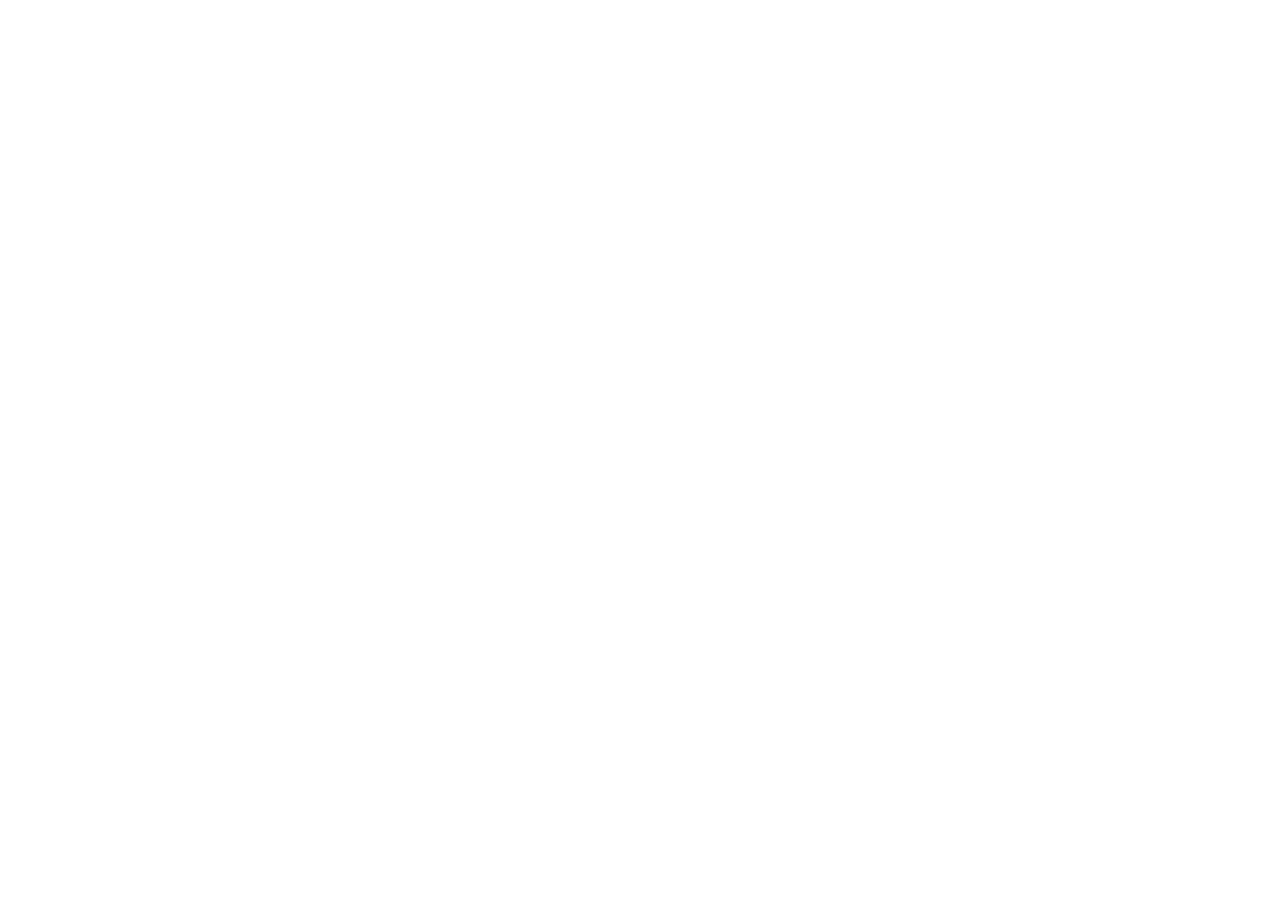
==== index.html @ 13f63ca8 "Remove css and html to start over" ====
<!DOCTYPE html>
<html lang="en">
  <head>
    <meta charset="UTF-8">
    <meta http-equiv="X-UA-Compatible" content="IE=edge">
    <meta name="viewport" content="width=device-width, initial-scale=1.0">
    <link rel="stylesheet" href="styles.css">
    <script src="scripts.js" defer></script>
    <title></title>
  </head>
  <body>
  </body>
</html>
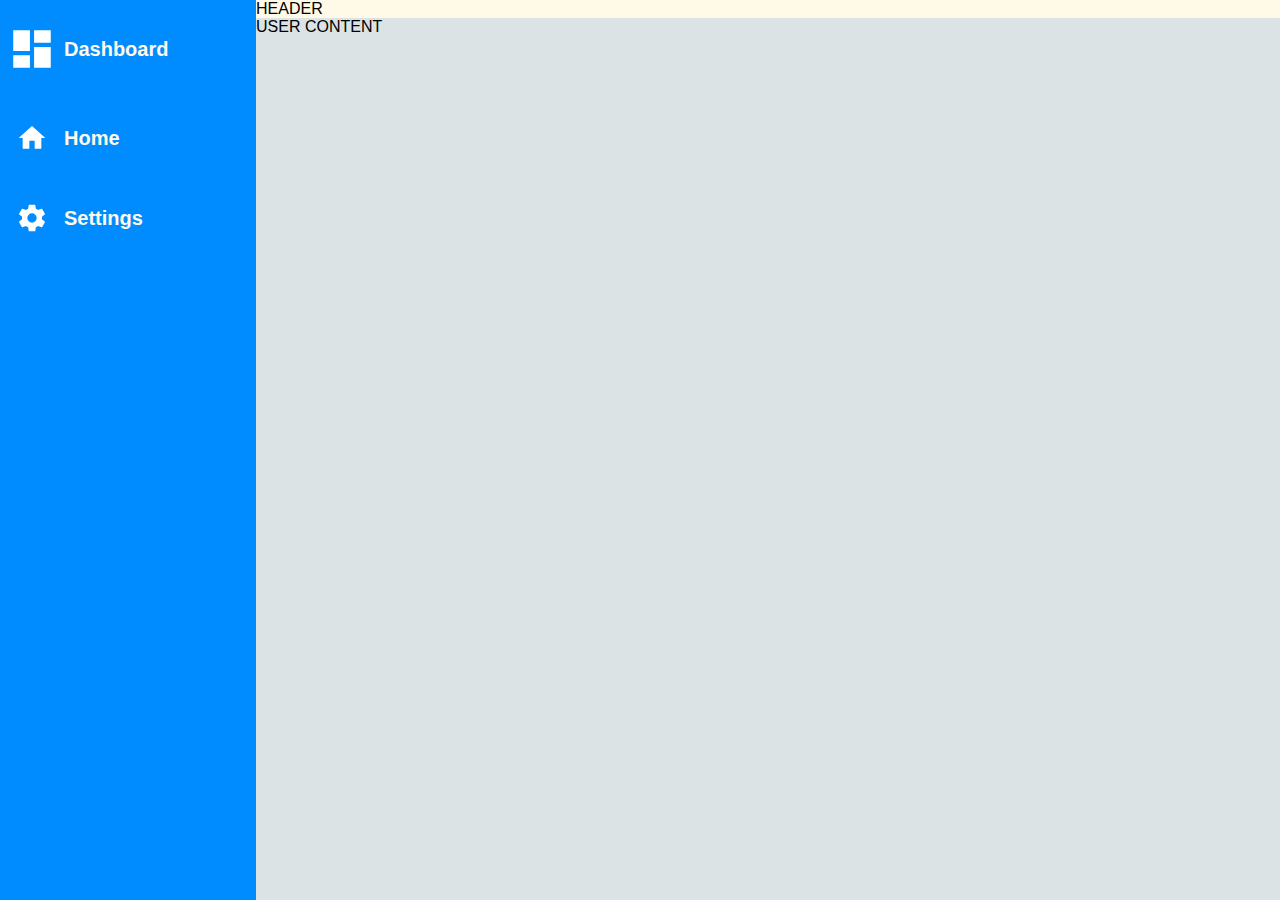
==== commit 192b6e38: "Second attempt: basic html I feel better about" ====
--- a/index.html
+++ b/index.html
@@ -9,5 +9,25 @@
     <title></title>
   </head>
   <body>
+    <div class="page-content">
+      <div class="sidebar-container">
+        <div class="sidebar-section sidebar-top">
+          <img src="assets/dashboard.svg" alt="dashboard icon">
+          <span>Dashboard</span>
+        </div>
+        <div class="sidebar-section sidebar-middle">
+          <img src="assets/home.svg" alt="image of a house">
+          <span><a href="index.html">Home</a></span>
+        </div>
+        <div class="sidebar-section sidebar-end">
+          <img src="assets/settings.svg" alt="image of a settings wheel">
+          <span><a href="dummy-pages/settings.html">Settings</a></span>
+        </div>
+      </div>
+      <div class="main-content-container">
+        <div class="header-container">HEADER</div>
+        <div class="user-content-container">USER CONTENT</div>
+      </div>      
+    </div>
   </body>
 </html>--- a/styles.css
+++ b/styles.css
@@ -0,0 +1,76 @@
+:root {
+  --blue-1: rgb(0, 140, 255);
+  --white-1: rgb(255, 250, 231);
+  --gray-1: rgb(219, 227, 228);
+}
+
+* {
+  margin: 0;
+  padding: 0;
+  font-family: 'Gill Sans', 'Gill Sans MT', Calibri, 'Trebuchet MS', sans-serif;
+}
+
+a {
+  text-decoration: none;
+  color: inherit;
+}
+
+img {
+  height: 32px;
+  width: 32px;
+  filter: invert();
+}
+
+body {
+  background-color: rgb(255, 127, 127);
+}
+
+.page-content {
+  /* background-color: blueviolet; */
+  /* padding: 8px; */
+  height: 100vh;
+  display: grid;
+  grid-template-columns: 1fr 4fr;
+  grid-template-rows: 1fr;
+}
+
+.sidebar-container {
+  background-color: var(--blue-1);
+  grid-row: 1 / 3;
+  display: grid;
+  grid-template-rows: repeat(3, auto) 1fr;
+}
+
+.sidebar-section {
+  font-size: 20px;
+  font-weight: 800;
+  padding: 24px 0px;
+  color: var(--white-1);
+  display: grid;
+  grid-template-columns: 1fr 3fr;
+  align-items: center;
+}
+
+.sidebar-section>img {
+  justify-self: center;
+}
+
+.sidebar-section.sidebar-top>img {
+  height: 50px;
+  width: 50px;
+}
+
+.main-content-container {
+  /* background-color: rgb(255, 136, 0); */
+  /* padding: 8px; */
+  display: grid;
+  grid-template-rows: auto 1fr;
+}
+
+.header-container {
+  background-color: var(--white-1);
+}
+
+.user-content-container {
+  background-color: var(--gray-1);
+}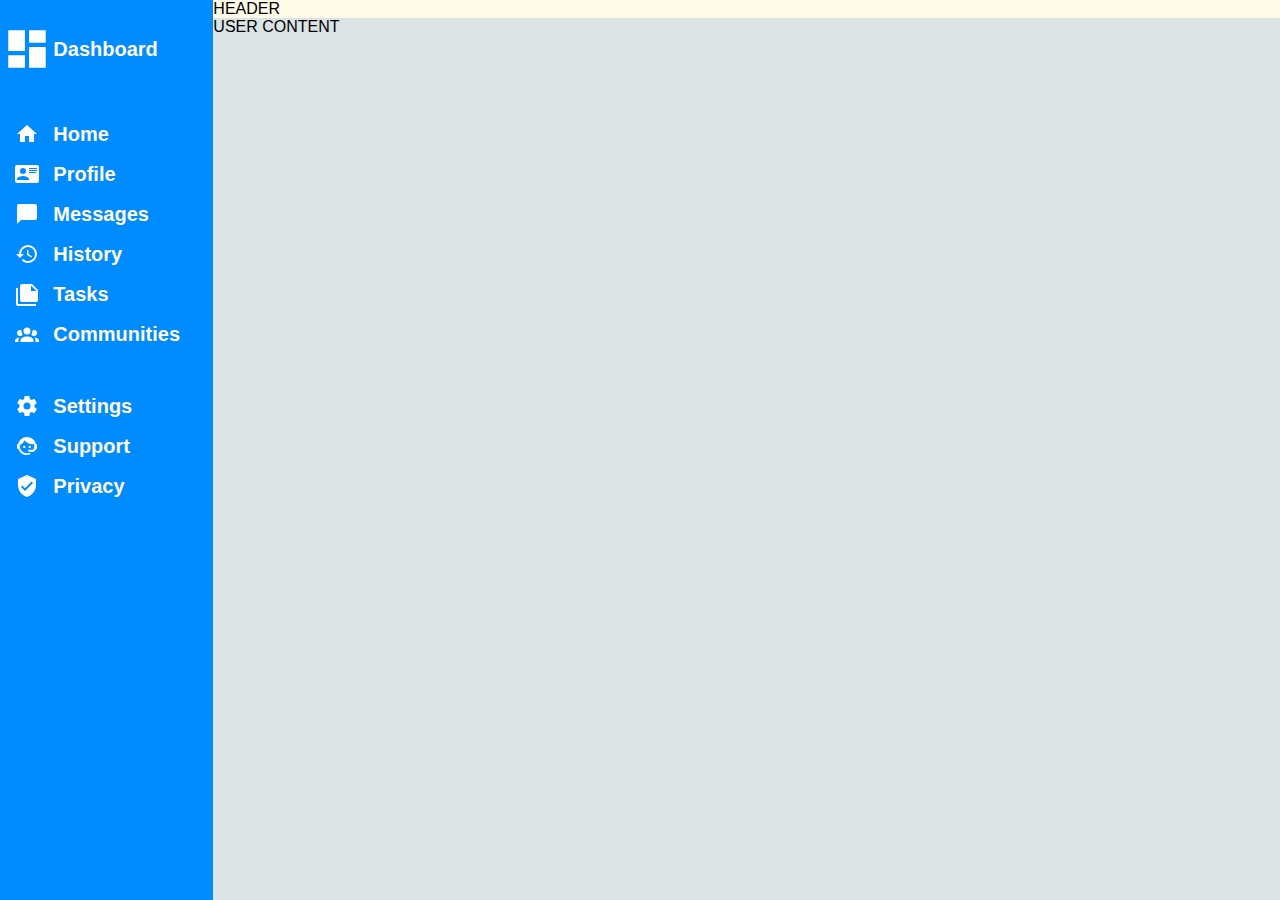
==== commit 6a894523: "Add sidebar components to html, add to styles" ====
--- a/index.html
+++ b/index.html
@@ -18,10 +18,24 @@
         <div class="sidebar-section sidebar-middle">
           <img src="assets/home.svg" alt="image of a house">
           <span><a href="index.html">Home</a></span>
+          <img src="assets/profile-card.svg" alt="">
+          <span><a href="dummy-pages/profile.html">Profile</a></span>
+          <img src="assets/messages.svg" alt="">
+          <span><a href="dummy-pages/messages.html">Messages</a></span>
+          <img src="assets/history.svg" alt="">
+          <span><a href="dummy-pages/history.html">History</a></span>
+          <img src="assets/tasks.svg" alt="">
+          <span><a href="dummy-pages/tasks.html">Tasks</a></span>
+          <img src="assets/communities.svg" alt="">
+          <span><a href="dummy-pages/communities.html">Communities</a></span>
         </div>
         <div class="sidebar-section sidebar-end">
           <img src="assets/settings.svg" alt="image of a settings wheel">
           <span><a href="dummy-pages/settings.html">Settings</a></span>
+          <img src="assets/support.svg" alt="">
+          <span><a href="dummy-pages/support.html">Support</a></span>
+          <img src="assets/privacy.svg" alt="">
+          <span><a href="dummy-pages/privacy.html">Privacy</a></span>
         </div>
       </div>
       <div class="main-content-container">
--- a/styles.css
+++ b/styles.css
@@ -16,8 +16,8 @@
 }
 
 img {
-  height: 32px;
-  width: 32px;
+  height: 24px;
+  width: 24px;
   filter: invert();
 }
 
@@ -28,9 +28,9 @@
 .page-content {
   /* background-color: blueviolet; */
   /* padding: 8px; */
-  height: 100vh;
+  min-height: 100vh;
   display: grid;
-  grid-template-columns: 1fr 4fr;
+  grid-template-columns: 1fr 5fr;
   grid-template-rows: 1fr;
 }
 
@@ -47,6 +47,7 @@
   padding: 24px 0px;
   color: var(--white-1);
   display: grid;
+  gap: 16px 0;
   grid-template-columns: 1fr 3fr;
   align-items: center;
 }
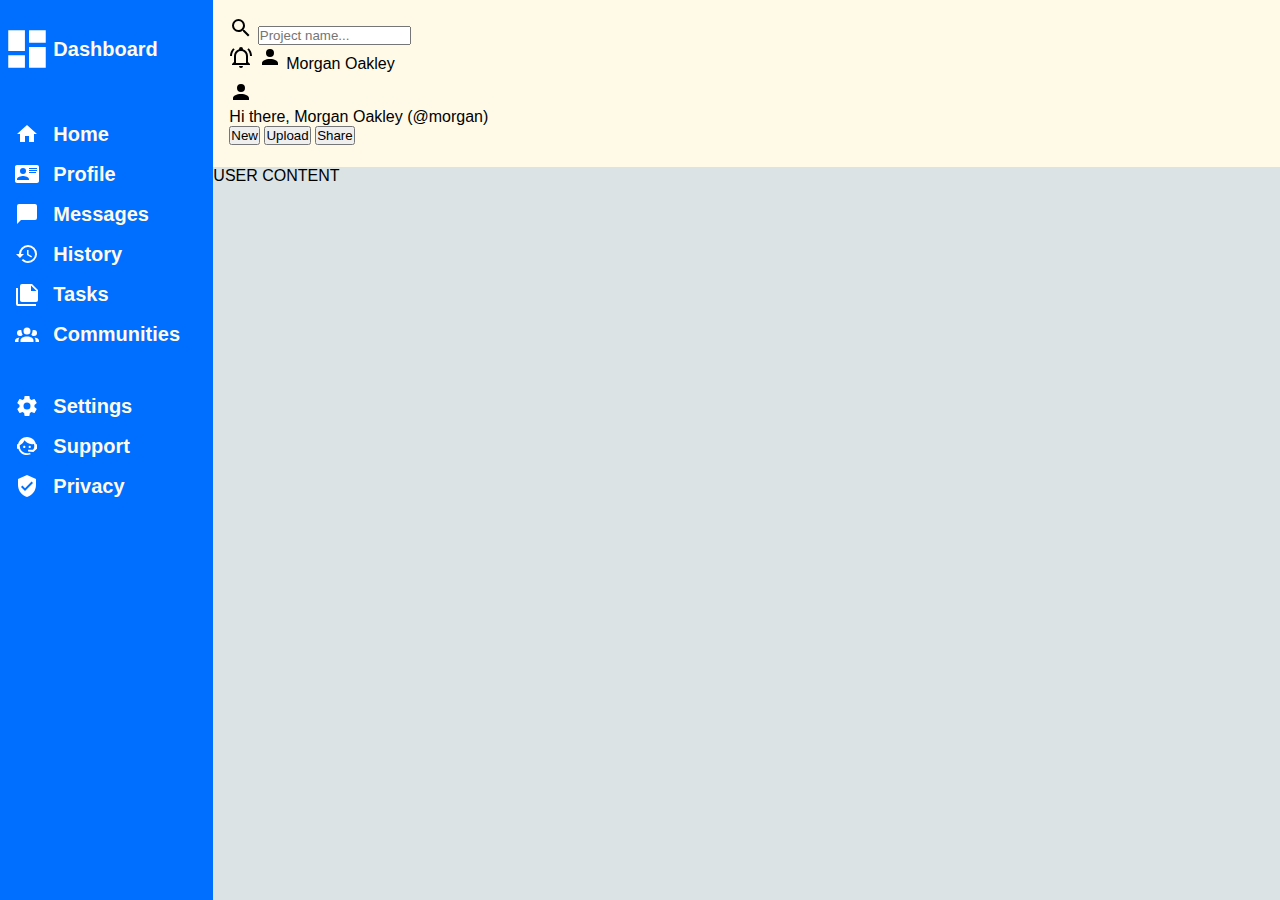
==== commit 907c15c3: "Add html structure to header" ====
--- a/index.html
+++ b/index.html
@@ -39,7 +39,33 @@
         </div>
       </div>
       <div class="main-content-container">
-        <div class="header-container">HEADER</div>
+        <div class="header-container">
+          <div class="header-section header-top">
+            <div class="search-bar-container">
+              <img src="assets/search.svg" alt="icon of a magnifying glass">
+              <input type="text" name="project-search-bar" id="project-search-bar" placeholder="Project name...">
+            </div>
+            <div class="header-profile-container">
+              <img src="assets/bell.svg" alt="icon of a bell">
+              <img src="assets/profile.svg" alt="placeholder for a profile icon">
+              <span class="username">Morgan Oakley</span>
+            </div>         
+          </div>
+          <div class="header-section header-bottom">
+            <div class="header-greeting-container">
+              <img src="assets/profile.svg" alt="placeholder of user icon">
+              <div class="greeting-text-container">
+                <span id="hi-there">Hi there,</span>
+                <span class="username" id="greeting-text-username">Morgan Oakley (<a href="https://www.twitter.com/">@morgan</a>)</span>
+              </div>
+              <div class="header-buttons-container">
+                <button type="button" id="new-btn" class="header-btn">New</button>
+                <button type="button" id="upload-btn" class="header-btn">Upload</button>
+                <button type="button" id="share-btn" class="header-btn">Share</button>
+              </div>
+            </div>
+          </div>
+        </div>
         <div class="user-content-container">USER CONTENT</div>
       </div>      
     </div>
--- a/styles.css
+++ b/styles.css
@@ -1,5 +1,5 @@
 :root {
-  --blue-1: rgb(0, 140, 255);
+  --blue-1: rgb(0, 110, 255);
   --white-1: rgb(255, 250, 231);
   --gray-1: rgb(219, 227, 228);
 }
@@ -18,7 +18,6 @@
 img {
   height: 24px;
   width: 24px;
-  filter: invert();
 }
 
 body {
@@ -53,6 +52,7 @@
 }
 
 .sidebar-section>img {
+  filter: invert();
   justify-self: center;
 }
 
@@ -61,6 +61,7 @@
   width: 50px;
 }
 
+/* Left half of screen on desktop */
 .main-content-container {
   /* background-color: rgb(255, 136, 0); */
   /* padding: 8px; */
@@ -70,6 +71,10 @@
 
 .header-container {
   background-color: var(--white-1);
+  min-height: 15vh;
+  padding: 16px;
+  display: grid;
+  grid-template-rows: auto auto;
 }
 
 .user-content-container {
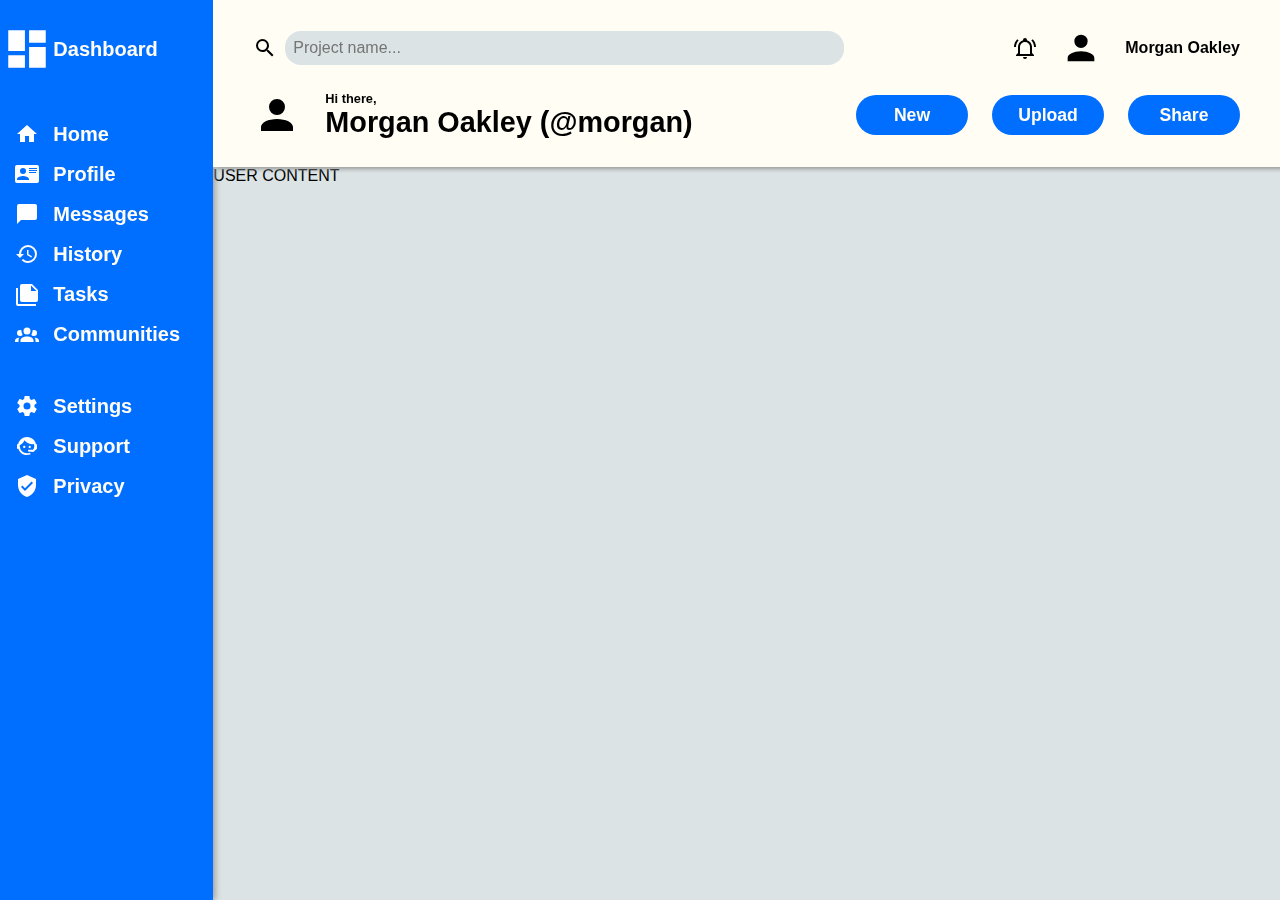
==== commit 32bc1ca8: "Add styles for header" ====
--- a/index.html
+++ b/index.html
@@ -47,7 +47,7 @@
             </div>
             <div class="header-profile-container">
               <img src="assets/bell.svg" alt="icon of a bell">
-              <img src="assets/profile.svg" alt="placeholder for a profile icon">
+              <img id="header-profile-container-img" src="assets/profile.svg" alt="placeholder for a profile icon">
               <span class="username">Morgan Oakley</span>
             </div>         
           </div>
@@ -58,11 +58,11 @@
                 <span id="hi-there">Hi there,</span>
                 <span class="username" id="greeting-text-username">Morgan Oakley (<a href="https://www.twitter.com/">@morgan</a>)</span>
               </div>
-              <div class="header-buttons-container">
-                <button type="button" id="new-btn" class="header-btn">New</button>
-                <button type="button" id="upload-btn" class="header-btn">Upload</button>
-                <button type="button" id="share-btn" class="header-btn">Share</button>
-              </div>
+            </div>
+            <div class="header-buttons-container">
+              <button type="button" id="new-btn" class="header-btn">New</button>
+              <button type="button" id="upload-btn" class="header-btn">Upload</button>
+              <button type="button" id="share-btn" class="header-btn">Share</button>
             </div>
           </div>
         </div>
--- a/styles.css
+++ b/styles.css
@@ -1,7 +1,8 @@
 :root {
   --blue-1: rgb(0, 110, 255);
-  --white-1: rgb(255, 250, 231);
+  --white-1: rgb(255, 253, 244);
   --gray-1: rgb(219, 227, 228);
+  --shadow: rgb(152, 152, 152);
 }
 
 * {
@@ -38,6 +39,7 @@
   grid-row: 1 / 3;
   display: grid;
   grid-template-rows: repeat(3, auto) 1fr;
+  filter: drop-shadow(2px 0px 3px var(--shadow));
 }
 
 .sidebar-section {
@@ -72,9 +74,75 @@
 .header-container {
   background-color: var(--white-1);
   min-height: 15vh;
-  padding: 16px;
+  padding: 16px 40px;
   display: grid;
   grid-template-rows: auto auto;
+  filter: drop-shadow(4px 2px 2px var(--shadow));
+}
+
+.header-section {
+  display: grid;
+  grid-template-columns: 2fr 1fr;
+  gap: 0 100px;
+}
+
+.header-section>div {
+  display: grid;
+  align-items: center;
+  grid-auto-flow: column;
+  justify-content: start;
+  gap: 0 24px;
+}
+
+.header-section>div.search-bar-container {
+  grid-template-columns: auto 1fr;
+  gap: 8px;
+}
+
+.header-section>div.search-bar-container>input {
+  background-color: var(--gray-1);
+  border: none;
+  padding: 8px;
+  font-size: 1rem;
+  border-radius: 16px;
+}
+
+.header-section>div.header-profile-container {
+  justify-content: end;
+  font-weight: 800;
+}
+
+.header-section>div.header-profile-container>img#header-profile-container-img {
+  height: 40px;
+  width: 40px;
+}
+
+.header-section>div.header-greeting-container>img {
+  height: 48px;
+  width: 48px;
+}
+
+.header-section>div>div.greeting-text-container {
+  display: grid;
+  grid-template-rows: auto 1fr;
+  font-weight: 800;
+  font-size: 1.8rem;
+}
+
+.header-section>div>div.greeting-text-container>span#hi-there {
+  font-size: .8rem;
+  align-self: end;
+}
+
+.header-buttons-container>button {
+  min-height: 40px; 
+  min-width: 112px;
+  font-size: 1.1rem;
+  font-weight: 800;
+  border: none;
+  border-radius: 24px;
+  color: var(--white-1);
+  background-color: var(--blue-1);
 }
 
 .user-content-container {
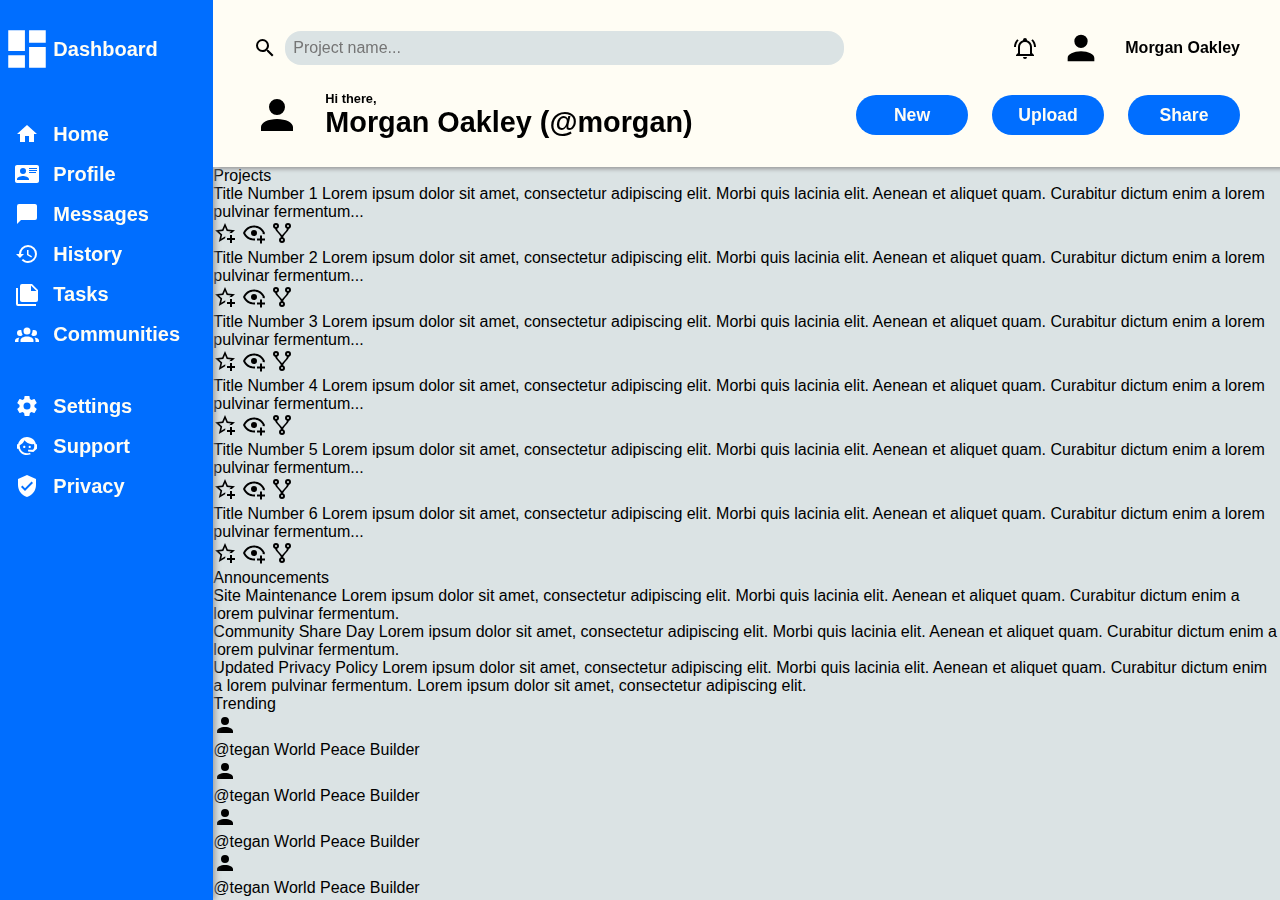
==== commit 9805ca95: "Add basic user-activity html structure" ====
--- a/index.html
+++ b/index.html
@@ -66,7 +66,125 @@
             </div>
           </div>
         </div>
-        <div class="user-content-container">USER CONTENT</div>
+        <div class="user-content-container">
+          <div class="projects-container">
+            <span>Projects</span>
+            <div class="projects-cards-container">
+              <div class="project-card">
+                <span>Title Number 1</span>
+                <span>Lorem ipsum dolor sit amet, consectetur adipiscing elit. Morbi quis lacinia elit. Aenean et aliquet quam. Curabitur dictum enim a lorem pulvinar fermentum...</span>
+                <div class="project-card-buttons">
+                  <img src="assets/favorite.svg" alt="icon of a star">
+                  <img src="assets/peek.svg" alt="icon of an eye">
+                  <img src="assets/fork.svg" alt=" icon of a merging branch">
+                </div>
+              </div>
+              <div class="project-card">
+                <span>Title Number 2</span>
+                <span>Lorem ipsum dolor sit amet, consectetur adipiscing elit. Morbi quis lacinia elit. Aenean et aliquet quam. Curabitur dictum enim a lorem pulvinar fermentum...</span>
+                <div class="project-card-buttons">
+                  <img src="assets/favorite.svg" alt="icon of a star">
+                  <img src="assets/peek.svg" alt="icon of an eye">
+                  <img src="assets/fork.svg" alt=" icon of a merging branch">
+                </div>
+              </div>
+              <div class="project-card">
+                <span>Title Number 3</span>
+                <span>Lorem ipsum dolor sit amet, consectetur adipiscing elit. Morbi quis lacinia elit. Aenean et aliquet quam. Curabitur dictum enim a lorem pulvinar fermentum...</span>
+                <div class="project-card-buttons">
+                  <img src="assets/favorite.svg" alt="icon of a star">
+                  <img src="assets/peek.svg" alt="icon of an eye">
+                  <img src="assets/fork.svg" alt=" icon of a merging branch">
+                </div>
+              </div>
+              <div class="project-card">
+                <span>Title Number 4</span>
+                <span>Lorem ipsum dolor sit amet, consectetur adipiscing elit. Morbi quis lacinia elit. Aenean et aliquet quam. Curabitur dictum enim a lorem pulvinar fermentum...</span>
+                <div class="project-card-buttons">
+                  <img src="assets/favorite.svg" alt="icon of a star">
+                  <img src="assets/peek.svg" alt="icon of an eye">
+                  <img src="assets/fork.svg" alt=" icon of a merging branch">
+                </div>
+              </div>
+              <div class="project-card">
+                <span>Title Number 5</span>
+                <span>Lorem ipsum dolor sit amet, consectetur adipiscing elit. Morbi quis lacinia elit. Aenean et aliquet quam. Curabitur dictum enim a lorem pulvinar fermentum...</span>
+                <div class="project-card-buttons">
+                  <img src="assets/favorite.svg" alt="icon of a star">
+                  <img src="assets/peek.svg" alt="icon of an eye">
+                  <img src="assets/fork.svg" alt=" icon of a merging branch">
+                </div>
+              </div>
+              <div class="project-card">
+                <span>Title Number 6</span>
+                <span>Lorem ipsum dolor sit amet, consectetur adipiscing elit. Morbi quis lacinia elit. Aenean et aliquet quam. Curabitur dictum enim a lorem pulvinar fermentum...</span>
+                <div class="project-card-buttons">
+                  <img src="assets/favorite.svg" alt="icon of a star">
+                  <img src="assets/peek.svg" alt="icon of an eye">
+                  <img src="assets/fork.svg" alt=" icon of a merging branch">
+                </div>
+              </div>
+            </div>
+          </div>
+          <div class="user-activity-container">
+            <div class="announcements-container">
+              <span>Announcements</span>
+              <div class="announcements-items-container">
+                <div class="announcement-item">
+                  <span class="announcement-header">Site Maintenance</span>
+                  <span class="announcement-content">
+                    Lorem ipsum dolor sit amet, consectetur adipiscing elit. Morbi quis lacinia elit. Aenean et aliquet quam. Curabitur dictum enim a lorem pulvinar fermentum. 
+                  </span>
+                </div>
+                <div class="announcement-item">
+                  <span class="announcement-header">Community Share Day</span>
+                  <span class="announcement-content">
+                    Lorem ipsum dolor sit amet, consectetur adipiscing elit. Morbi quis lacinia elit. Aenean et aliquet quam. Curabitur dictum enim a lorem pulvinar fermentum. 
+                  </span>
+                </div>
+                <div class="announcement-item">
+                  <span class="announcement-header">Updated Privacy Policy</span>
+                  <span class="announcement-content">
+                    Lorem ipsum dolor sit amet, consectetur adipiscing elit. Morbi quis lacinia elit. Aenean et aliquet quam. Curabitur dictum enim a lorem pulvinar fermentum. Lorem ipsum dolor sit amet, consectetur adipiscing elit. 
+                  </span>
+                </div>
+              </div>
+            </div>
+            <div class="trending-container">
+              <span>Trending</span>
+              <div class="trending-items-container">
+                <div class="trending-item">
+                  <img src="assets/profile.svg" alt="it's a profile placeholder icon">
+                  <div class="trending-item-user-info">
+                    <span class="trending-user-handle">@tegan</span>
+                    <span class="trending-user-name">World Peace Builder</span>
+                  </div>
+                </div>
+                <div class="trending-item">
+                  <img src="assets/profile.svg" alt="it's a profile placeholder icon">
+                  <div class="trending-item-user-info">
+                    <span class="trending-user-handle">@tegan</span>
+                    <span class="trending-user-name">World Peace Builder</span>
+                  </div>
+                </div>
+                <div class="trending-item">
+                  <img src="assets/profile.svg" alt="it's a profile placeholder icon">
+                  <div class="trending-item-user-info">
+                    <span class="trending-user-handle">@tegan</span>
+                    <span class="trending-user-name">World Peace Builder</span>
+                  </div>
+                </div>
+                <div class="trending-item">
+                  <img src="assets/profile.svg" alt="it's a profile placeholder icon">
+                  <div class="trending-item-user-info">
+                    <span class="trending-user-handle">@tegan</span>
+                    <span class="trending-user-name">World Peace Builder</span>
+                  </div>
+                </div>
+              </div>
+            </div>
+          </div>
+        </div>
       </div>      
     </div>
   </body>
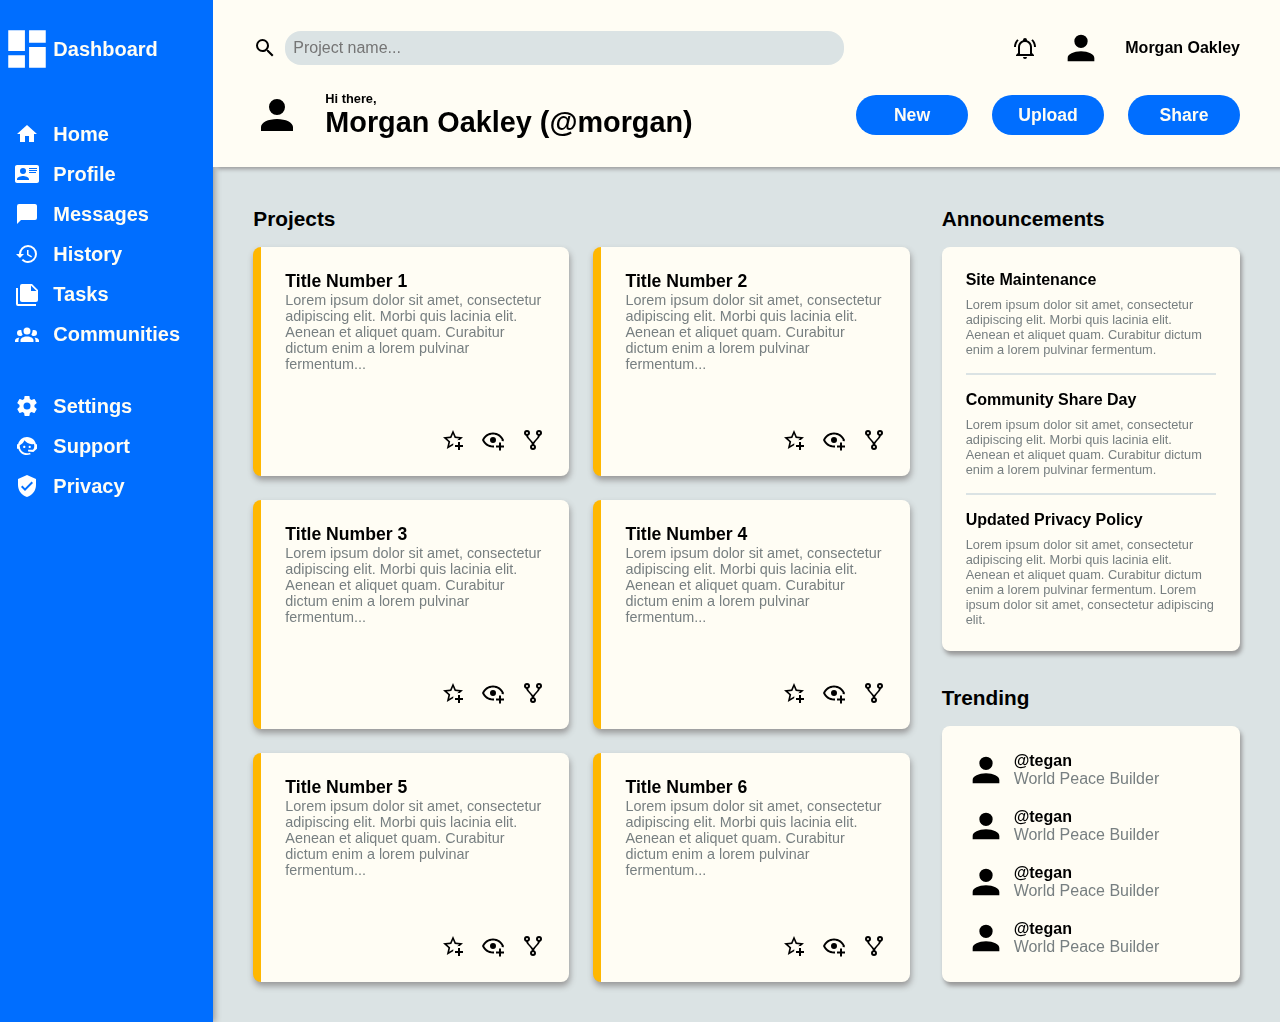
==== commit 95cb9b13: "Add html for projects, Add user activity & projects  styles" ====
--- a/index.html
+++ b/index.html
@@ -130,19 +130,19 @@
             <div class="announcements-container">
               <span>Announcements</span>
               <div class="announcements-items-container">
-                <div class="announcement-item">
+                <div class="announcement item">
                   <span class="announcement-header">Site Maintenance</span>
                   <span class="announcement-content">
                     Lorem ipsum dolor sit amet, consectetur adipiscing elit. Morbi quis lacinia elit. Aenean et aliquet quam. Curabitur dictum enim a lorem pulvinar fermentum. 
                   </span>
                 </div>
-                <div class="announcement-item">
+                <div class="announcement item">
                   <span class="announcement-header">Community Share Day</span>
                   <span class="announcement-content">
                     Lorem ipsum dolor sit amet, consectetur adipiscing elit. Morbi quis lacinia elit. Aenean et aliquet quam. Curabitur dictum enim a lorem pulvinar fermentum. 
                   </span>
                 </div>
-                <div class="announcement-item">
+                <div class="announcement item">
                   <span class="announcement-header">Updated Privacy Policy</span>
                   <span class="announcement-content">
                     Lorem ipsum dolor sit amet, consectetur adipiscing elit. Morbi quis lacinia elit. Aenean et aliquet quam. Curabitur dictum enim a lorem pulvinar fermentum. Lorem ipsum dolor sit amet, consectetur adipiscing elit. 
@@ -153,28 +153,28 @@
             <div class="trending-container">
               <span>Trending</span>
               <div class="trending-items-container">
-                <div class="trending-item">
+                <div class="trending item">
                   <img src="assets/profile.svg" alt="it's a profile placeholder icon">
                   <div class="trending-item-user-info">
                     <span class="trending-user-handle">@tegan</span>
                     <span class="trending-user-name">World Peace Builder</span>
                   </div>
                 </div>
-                <div class="trending-item">
+                <div class="trending item">
                   <img src="assets/profile.svg" alt="it's a profile placeholder icon">
                   <div class="trending-item-user-info">
                     <span class="trending-user-handle">@tegan</span>
                     <span class="trending-user-name">World Peace Builder</span>
                   </div>
                 </div>
-                <div class="trending-item">
+                <div class="trending item">
                   <img src="assets/profile.svg" alt="it's a profile placeholder icon">
                   <div class="trending-item-user-info">
                     <span class="trending-user-handle">@tegan</span>
                     <span class="trending-user-name">World Peace Builder</span>
                   </div>
                 </div>
-                <div class="trending-item">
+                <div class="trending item">
                   <img src="assets/profile.svg" alt="it's a profile placeholder icon">
                   <div class="trending-item-user-info">
                     <span class="trending-user-handle">@tegan</span>
--- a/styles.css
+++ b/styles.css
@@ -2,6 +2,7 @@
   --blue-1: rgb(0, 110, 255);
   --white-1: rgb(255, 253, 244);
   --gray-1: rgb(219, 227, 228);
+  --gray-2: rgb(119, 127, 129);
   --shadow: rgb(152, 152, 152);
 }
 
@@ -145,6 +146,128 @@
   background-color: var(--blue-1);
 }
 
+/* section with projects, announcements, and trending */
 .user-content-container {
   background-color: var(--gray-1);
+  padding: 40px;
+  display: grid;
+  gap: 32px;
+  grid-template-columns: 2.2fr 1fr;
+}
+
+.user-content-container>div.projects-container {
+  display: grid;
+  gap: 16px;
+  align-content: start;
+}
+
+.user-content-container>div.user-activity-container {
+  display: grid;
+  grid-template-rows: 1fr auto;
+}
+
+.user-content-container>div.user-activity-container>div {
+  display: grid;
+  gap: 16px;
+  align-content: start;
+}
+
+.user-content-container>div>div.projects-cards-container {
+  align-self: start;
+  display: grid;
+  gap: 24px;
+  grid-template-columns: repeat(auto-fit, minmax(300px, 1fr));
+}
+
+/* for user-content area headers */
+.user-content-container>div>span,
+.user-content-container>div>div>span {
+  font-size: 1.3rem;
+  font-weight: 800;
+}
+
+.user-content-container>div>div.projects-cards-container>div.project-card {
+  background-color: var(--white-1);
+  padding: 24px;
+  min-height: 168px;
+  border-radius: 8px;
+  display: grid;
+  grid-template-rows: auto repeat(2, 1fr);
+  font-size: .9rem;
+  color: var(--gray-2);
+  border-left: 8px solid rgb(255, 183, 0);
+  filter: drop-shadow(1px 4px 3px var(--shadow));
+}
+
+.user-content-container>div>div.projects-cards-container>div.project-card>span:nth-child(1) {
+  font-weight: 800;
+  font-size: 1.1rem;
+  color: black;
+}
+
+.user-content-container>div>div>div.project-card>div.project-card-buttons {
+  justify-self: end;
+  align-self: end;
+  display: grid;
+  grid-auto-flow: column;
+  gap: 16px;
+}
+
+
+
+.user-content-container>div.user-activity-container>div>div {
+  /* already a grid from above */
+  background-color: var(--white-1);
+  border-radius: 8px;
+  padding: 24px;
+  display: grid;
+  gap: 16px;
+  filter: drop-shadow(2px 4px 2px var(--shadow));
+}
+
+.user-content-container>div>div>div>.announcement.item {
+  display: grid;
+  grid-template-rows: auto 1fr;
+  padding-bottom: 16px;
+  border-bottom: 2px solid var(--gray-1);
+  gap: 8px;
+  font-size: .8rem;
+  color: var(--gray-2);
+}
+
+.user-content-container>div>div>div>.announcement.item:last-child {
+  border-bottom: none;
+  padding-bottom: 0px;
+}
+
+.user-content-container>div>div>div>.announcement.item>span.announcement-header {
+  font-weight: 700;
+  font-size: 1rem;
+  color: black;
+}
+
+.user-content-container>div>div.trending-container {
+  align-self: end;
+}
+
+.user-content-container>div>div>div>.trending.item {
+  display: grid;
+  grid-template-columns: auto 1fr;
+  align-items: center;
+  gap: 8px;
+}
+
+.user-content-container>div>div>div>.trending.item>div {
+  display: grid;
+  color: var(--gray-2);
+}
+
+.user-content-container>div>div>div>.trending.item>div>span.trending-user-handle {
+  font-weight: 700;
+  color: black;
+}
+
+.user-content-container>div>div>div>.trending.item>img {
+  height: 40px;
+  width: 40px;
 }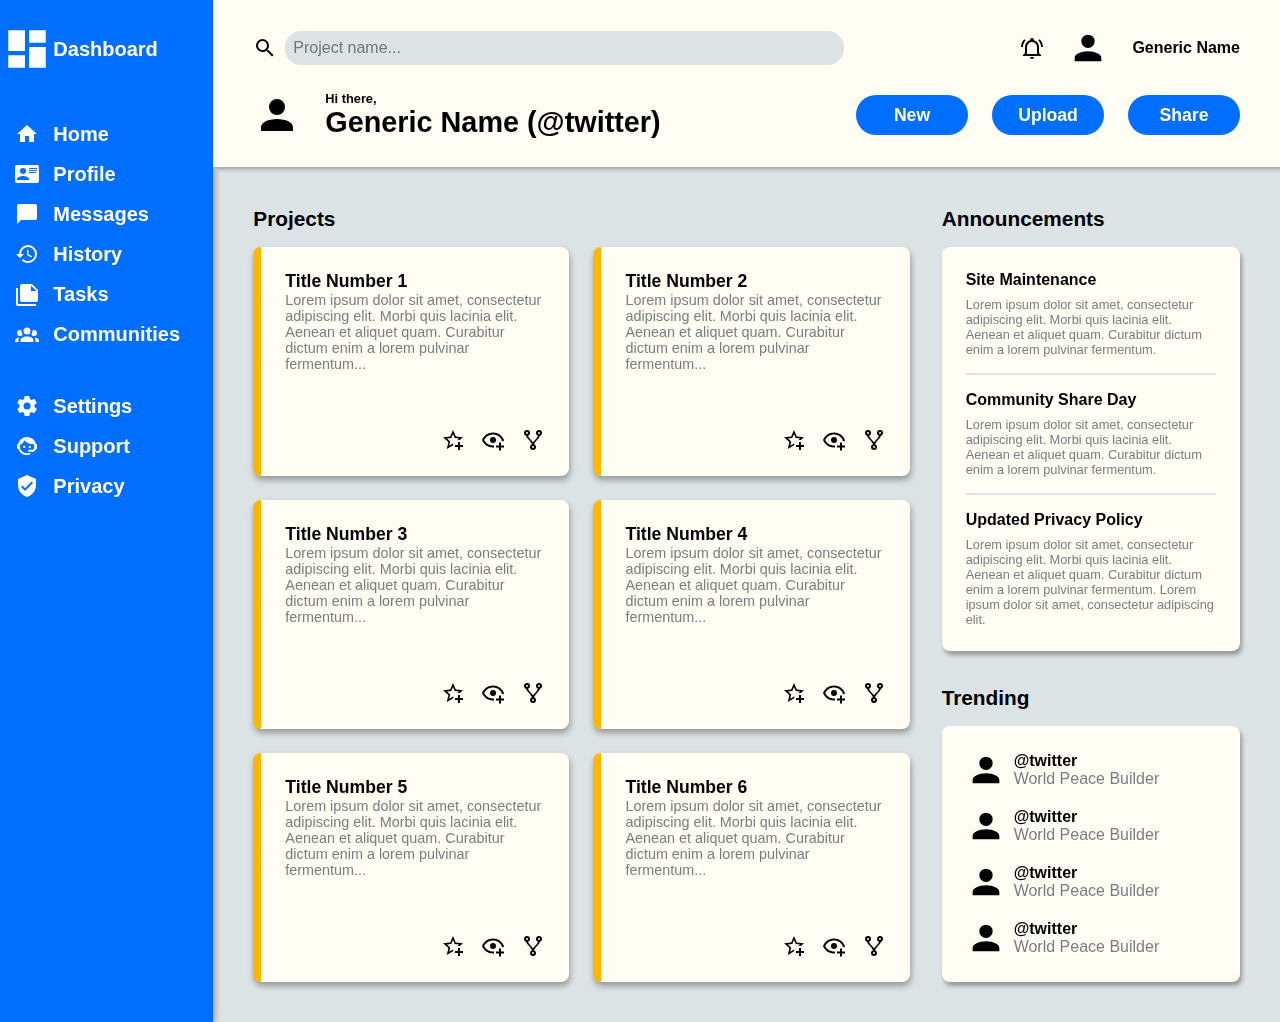
==== commit 4adc5c05: "Make names generic" ====
--- a/index.html
+++ b/index.html
@@ -48,7 +48,7 @@
             <div class="header-profile-container">
               <img src="assets/bell.svg" alt="icon of a bell">
               <img id="header-profile-container-img" src="assets/profile.svg" alt="placeholder for a profile icon">
-              <span class="username">Morgan Oakley</span>
+              <span class="username">Generic Name</span>
             </div>         
           </div>
           <div class="header-section header-bottom">
@@ -56,7 +56,7 @@
               <img src="assets/profile.svg" alt="placeholder of user icon">
               <div class="greeting-text-container">
                 <span id="hi-there">Hi there,</span>
-                <span class="username" id="greeting-text-username">Morgan Oakley (<a href="https://www.twitter.com/">@morgan</a>)</span>
+                <span class="username" id="greeting-text-username">Generic Name (<a href="https://www.twitter.com/">@twitter</a>)</span>
               </div>
             </div>
             <div class="header-buttons-container">
@@ -156,28 +156,28 @@
                 <div class="trending item">
                   <img src="assets/profile.svg" alt="it's a profile placeholder icon">
                   <div class="trending-item-user-info">
-                    <span class="trending-user-handle">@tegan</span>
+                    <span class="trending-user-handle">@twitter</span>
                     <span class="trending-user-name">World Peace Builder</span>
                   </div>
                 </div>
                 <div class="trending item">
                   <img src="assets/profile.svg" alt="it's a profile placeholder icon">
                   <div class="trending-item-user-info">
-                    <span class="trending-user-handle">@tegan</span>
+                    <span class="trending-user-handle">@twitter</span>
                     <span class="trending-user-name">World Peace Builder</span>
                   </div>
                 </div>
                 <div class="trending item">
                   <img src="assets/profile.svg" alt="it's a profile placeholder icon">
                   <div class="trending-item-user-info">
-                    <span class="trending-user-handle">@tegan</span>
+                    <span class="trending-user-handle">@twitter</span>
                     <span class="trending-user-name">World Peace Builder</span>
                   </div>
                 </div>
                 <div class="trending item">
                   <img src="assets/profile.svg" alt="it's a profile placeholder icon">
                   <div class="trending-item-user-info">
-                    <span class="trending-user-handle">@tegan</span>
+                    <span class="trending-user-handle">@twitter</span>
                     <span class="trending-user-name">World Peace Builder</span>
                   </div>
                 </div>
